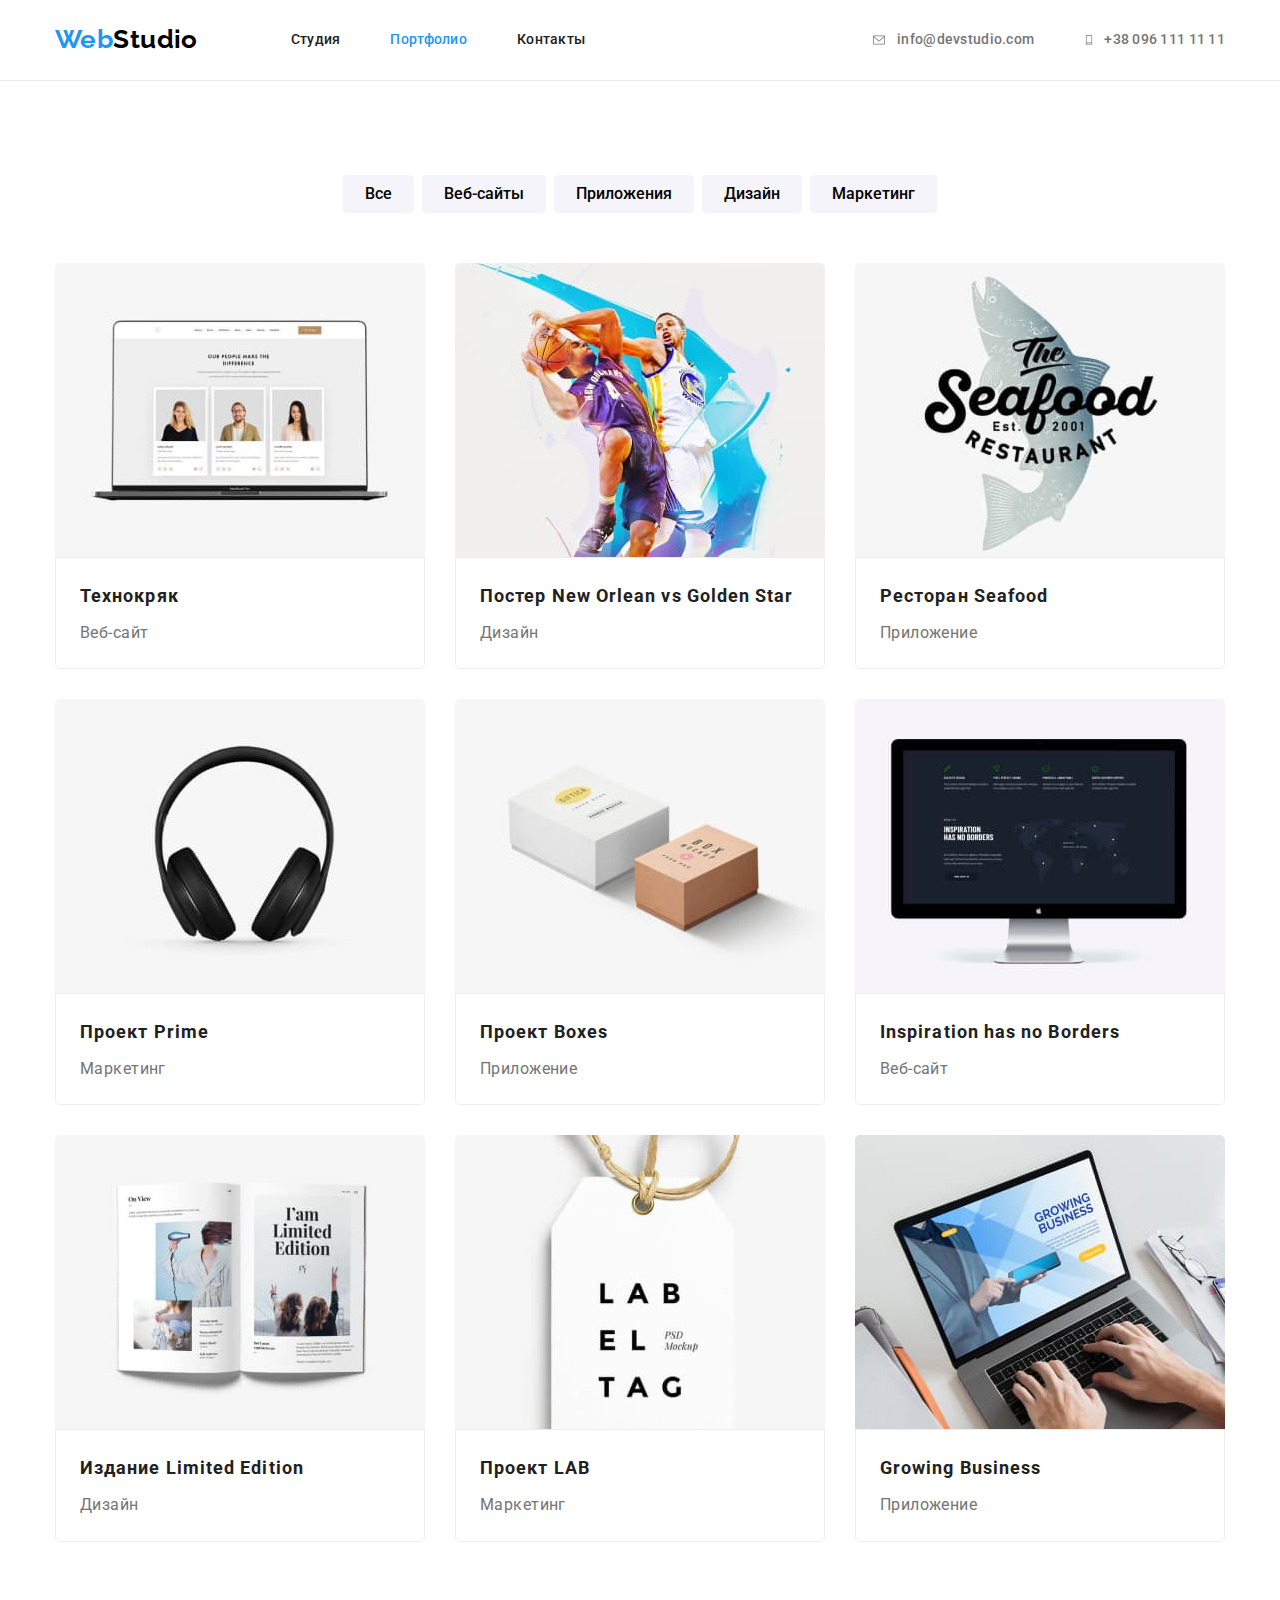
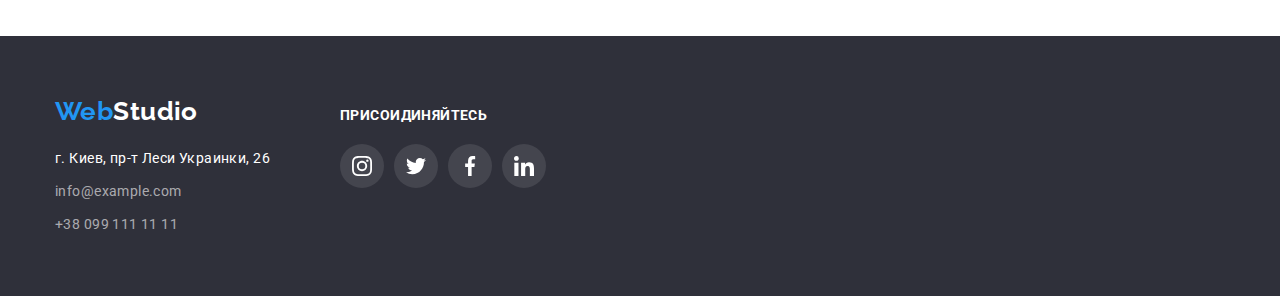
==== portfolio.html @ eab9b7a7 "перенесено файлы с 3 работы" ====
<!DOCTYPE html>
<html lang="en">
  <head>
    <meta charset="UTF-8" />
    <meta name="viewport" content="width=device-width, initial-scale=1.0" />
    <title>Portfolio</title>
    <link
      href="https://fonts.googleapis.com/css2?family=Raleway:wght@700&family=Roboto:wght@400;500;700;900&display=swap"
      rel="stylesheet"
    />
    <link rel="stylesheet" href="./css/normalize.css" />
    <link rel="stylesheet" href="./css/styles.css" />
  </head>

  <body>
    <header>
      <div class="container main-nav">
        <nav class="main-nav">
          <a class="logo link" href="index.html"
            >Web<span class="studio">Studio</span></a
          >
          <ul class="site-nav list">
            <li class="item"><a class="link" href="index.html">Студия</a></li>
            <li class="item">
              <a class="current link" href="portfolio.html">Портфолио</a>
            </li>
            <li class="item"><a class="link" href="">Контакты</a></li>
          </ul>
        </nav>
        <ul class="site-nav list contacts">
          <li class="item">
            <a class="link" href="mailto:info@devstudio.com">
              <svg class="icon" width="16" height="12">
                <use href="./images/symbol-defs.svg#icon-envelope"></use></svg
              >info@devstudio.com</a
            >
          </li>
          <li class="item">
            <a class="link" href="tel:+380961111111">
              <svg class="icon" width="10" height="16">
                <use href="./images/symbol-defs.svg#icon-smartphone"></use></svg
              >+38 096 111 11 11</a
            >
          </li>
        </ul>
      </div>
    </header>
    <main class="main-content">
      <div class="container section">
        <h1 class="hidden">Фильтры</h1>

        <ul class="list buttons">
          <li class="btn"><button type="button">Все</button></li>
          <li class="btn"><button type="button">Веб-сайты</button></li>
          <li class="btn"><button type="button">Приложения</button></li>
          <li class="btn"><button type="button">Дизайн</button></li>
          <li class="btn"><button type="button">Маркетинг</button></li>
        </ul>

        <section class="projects">
          <h2 class="hidden">Проекты</h2>
          <ul class="list">
            <li class="box">
              <a class="link" href="">
                <img src="./images/image.jpg" alt="" width="370" />
                <div class="box-caption">
                  <h3 class="projects-title">Технокряк</h3>
                  <p class="paragraph">Веб-сайт</p>
                </div>
              </a>
            </li>
            <li class="box">
              <a class="link" href="">
                <img src="./images/image1.jpg" alt="" width="370" />
                <div class="box-caption">
                  <h3 class="projects-title">
                    Постер New Orlean vs Golden Star
                  </h3>
                  <p class="paragraph">Дизайн</p>
                </div>
              </a>
            </li>
            <li class="box">
              <a class="link" href="">
                <img src="./images/image2.jpg" alt="" width="370" />
                <div class="box-caption">
                  <h3 class="projects-title">Ресторан Seafood</h3>
                  <p class="paragraph">Приложение</p>
                </div>
              </a>
            </li>
            <li class="box">
              <a class="link" href="">
                <img src="./images/image3.jpg" alt="" width="370" />
                <div class="box-caption">
                  <h3 class="projects-title">Проект Prime</h3>
                  <p class="paragraph">Маркетинг</p>
                </div>
              </a>
            </li>
            <li class="box">
              <a class="link" href="">
                <img src="./images/image4.jpg" alt="" width="370" />
                <div class="box-caption">
                  <h3 class="projects-title">Проект Boxes</h3>
                  <p class="paragraph">Приложение</p>
                </div>
              </a>
            </li>
            <li class="box">
              <a class="link" href="">
                <img src="./images/image5.jpg" alt="" width="370" />
                <div class="box-caption">
                  <h3 class="projects-title">Inspiration has no Borders</h3>
                  <p class="paragraph">Веб-сайт</p>
                </div>
              </a>
            </li>
            <li class="box">
              <a class="link" href="">
                <img src="./images/image6.jpg" alt="" width="370" />
                <div class="box-caption">
                  <h3 class="projects-title">Издание Limited Edition</h3>
                  <p class="paragraph">Дизайн</p>
                </div>
              </a>
            </li>
            <li class="box">
              <a class="link" href="">
                <img src="./images/image7.jpg" alt="" width="370" />
                <div class="box-caption">
                  <h3 class="projects-title">Проект LAB</h3>
                  <p class="paragraph">Маркетинг</p>
                </div>
              </a>
            </li>
            <li class="box">
              <a class="link" href="">
                <img src="./images/image8.jpg" alt="" width="370" />
                <div class="box-caption">
                  <h3 class="projects-title">Growing Business</h3>
                  <p class="paragraph">Приложение</p>
                </div>
              </a>
            </li>
          </ul>
        </section>
      </div>
    </main>
    <footer class="page-footer">
      <div class="container footer">
        <div>
          <a class="logo link" href="./index.html"
            >Web<span class="studio-white">Studio</span></a
          >
          <address>
            <p class="location">г. Киев, пр-т Леси Украинки, 26</p>
            <ul class="list list-colum">
              <li class="contact-item">
                <a class="footer-contacts link" href="mailto:info@example.com"
                  >info@example.com</a
                >
              </li>
              <li class="contact-item">
                <a class="footer-contacts link" href="tel:+380991111111"
                  >+38 099 111 11 11</a
                >
              </li>
            </ul>
          </address>
        </div>
        <div class="join">
          <b>Присоидиняйтесь</b>
          <ul class="list">
            <li class="item-icon">
              <a class="link-icon link-icon-2 link" href="">
                <svg width="20" height="20">
                  <use href="./images/symbol-defs.svg#icon-instagram"></use>
                </svg>
              </a>
            </li>
            <li class="item-icon">
              <a class="link-icon link-icon-2 link" href="">
                <svg width="20" height="20">
                  <use href="./images/symbol-defs.svg#icon-twitter"></use>
                </svg>
              </a>
            </li>
            <li class="item-icon">
              <a class="link-icon link-icon-2 link" href="">
                <svg width="20" height="20">
                  <use href="./images/symbol-defs.svg#icon-facebook"></use>
                </svg>
              </a>
            </li>
            <li class="item-icon">
              <a class="link-icon link-icon-2 link" href="">
                <svg width="20" height="20">
                  <use href="./images/symbol-defs.svg#icon-linkedin"></use>
                </svg>
              </a>
            </li>
          </ul>
        </div>
      </div>
    </footer>
  </body>
</html>
---- css/styles.css ----
/* цвет заголовков #212121; */
/* цвет текста #757575; */
/* акцент  #2196F3; */
/* белий #FFFFFF; */
/* серий бекграунд #2F303A; */
/* бекграунд мейна #E5E5E5; */
/* бекграунд команди #F5F4FA; */
/* контакти color: rgba(255, 255, 255, 0.6); */
:root {
  --title-color: #212121;
  --text-color: #757575;
  --accent-color: #2196f3;
  --white: #ffffff;
  --black: #000000;
  --backgroud-gray: #2f303a;
  --background-main-color: #e5e5e5;
  --baclground-team: #f5f4fa;
  --contacts-color: rgba(255, 255, 255, 0.6);
}

body {
  color: #212121;
  font-family: Roboto;
  letter-spacing: 0.03em;
  font-size: 14px;
  font-style: normal;
  font-weight: 400;
}
.main-content {
  background-color: var(--white);
}
.link {
  text-decoration: none;
}

.list {
  padding: 0;
  margin: 0;
  list-style: none;
  display: flex;
  flex-wrap: wrap;
}

.container {
  width: 1200px;
  margin-left: auto;
  margin-right: auto;
  /* outline: 2px solid tomato; */
  padding-right: 15px;
  padding-left: 15px;
}

.section {
  padding-top: 94px;
  padding-bottom: 94px;
}
/* header */
header {
  background-color: var(--white);
  border-bottom: 1px solid#ECECEC;
}

.main-nav {
  display: flex;
  align-items: center;
}

.logo {
  display: block;
  font-family: Raleway;
  font-style: normal;
  color: var(--accent-color);
  font-weight: 700;
  font-size: 26px;
  line-height: 1.2;
}

.studio {
  color: var(--black);
}

.site-nav {
  margin-left: 93px;
}

.site-nav .item:not(:last-child) {
  margin-right: 50px;
}

.site-nav .link {
  display: block;
  padding-top: 32px;
  padding-bottom: 32px;

  color: var(--title-color);
  font-weight: 500;
  line-height: 1.14;
  letter-spacing: 0.02em;
}

.link.current {
  color: var(--accent-color);
}

.site-nav .link:hover,
.site-nav .link:focus,
.footer-contacts:hover,
.footer-contacts:focus {
  color: var(--accent-color);
}
.contacts .link {
  color: var(--text-color);
  display: flex;
  align-items: center;
}
.contacts {
  margin-left: auto;
}
.contacts .link:hover,
.contacts .link:focus {
  fill: var(--accent-color);
}
.icon {
  margin-right: 10px;
  fill: currentColor;
}

/* hero */

.hero {
  display: flex;
  flex-direction: column;
  justify-content: center;
  align-items: center;
  max-width: 1600px;
  height: 600px;
  margin-left: auto;
  margin-right: auto;
  background-color: var(--backgroud-gray);
  color: var(--white);
  text-align: center;
  background-image: linear-gradient(
      to right,
      rgba(47, 48, 58, 0.4),
      rgba(47, 48, 58, 0.4)
    ),
    url(../images/overley.jpg);
  background-position: center;
  background-repeat: no-repeat;
  background-size: cover;
}

.hero-title {
  margin-top: 0;
  margin-bottom: 30px;
  margin-left: auto;
  margin-right: auto;
  max-width: 700px;
  font-weight: 900;
  font-size: 44px;
  line-height: 1.4;
  letter-spacing: 0.06em;
  text-transform: uppercase;
}
.button {
  display: inline-block;
  border-radius: 4px;
  padding: 10px 32px;
  min-width: 200px;
  color: var(--white);
  background-color: var(--accent-color);
  font-weight: 700;
  font-size: 16px;
  line-height: 1.9;
  letter-spacing: 0.06em;
}

/* features */
.hidden {
  visibility: hidden;
  font-size: 0;
  margin-bottom: 0;
  margin-top: 0;
}

.features .subtitle {
  font-weight: 700;
  line-height: 1.14;
  text-transform: uppercase;
  margin-bottom: 10px;
  margin-top: 0;
}
.features .paragraph {
  line-height: 1.7;
  color: var(--text-color);
  margin-top: 0;
  margin-bottom: 0;
}
.features .item {
  width: calc((100% - 90px) / 4);
}

.features .item:not(:last-child) {
  margin-right: 30px;
}
.frame {
  display: flex;
  justify-content: center;
  align-items: center;
  background-color: var(--baclground-team);
  border-radius: 4px;
  width: 270px;
  height: 120px;
  margin-bottom: 20px;
}

/* what we do */

.title {
  margin-bottom: 50px;
  margin-top: 0;
  font-weight: 700;
  font-size: 36px;
  line-height: 1.2;
  text-align: center;
}
.activity .item {
  width: calc((100% - 60px) / 3);
  margin-right: 30px;
}
.activity .item:nth-child(3n) {
  margin-right: 0;
}
/* team */
.team {
  background-color: var(--baclground-team);
  padding-top: 94px;
  padding-bottom: 94px;
  text-align: center;
}

.team .box {
  width: calc((100% - 90px) / 4);
  box-shadow: 0px 1px 3px rgba(0, 0, 0, 0.12), 0px 1px 1px rgba(0, 0, 0, 0.14),
    0px 2px 1px rgba(0, 0, 0, 0.2);
  border-radius: 0px 0px 4px 4px;
}
.team .subtitle {
  font-weight: 500;
  font-size: 16px;
  line-height: 1.2;
  margin-top: 0;
  margin-bottom: 10px;
}
.team .paragraph {
  font-size: 16px;
  line-height: 1.2;
  color: var(--text-color);
  margin-top: 0;
  margin-bottom: 16px;
}
.team .box:nth-child(4n) {
  margin-right: 0;
}

.box-footer {
  padding-top: 30px;
  padding-bottom: 30px;
}

/* links to social networks */

.link-icon {
  display: flex;
  justify-content: center;
  align-items: center;
  border-radius: 50%;
  width: 44px;
  height: 44px;
  fill: #afb1b8;
}
.link-icon:hover,
.link-icon:focus {
  background-color: var(--accent-color);
  fill: white;
}

.list-icon {
  justify-content: center;
}
/* clients */
.item-logo {
  margin-right: 30px;
}

.item-logo:nth-child(6n) {
  margin-right: 0;
}
.logo-link {
  display: flex;
  justify-content: center;
  align-items: center;
  width: 170px;
  height: 90px;
  border-radius: 4px;
  border: 1px solid #afb1b8;
  fill: #afb1b8;
}

.item-logo .logo-link:hover,
.item-logo .logo-link:focus {
  fill: var(--accent-color);
  border-color: var(--accent-color);
}

/* footer */
.page-footer {
  padding-top: 60px;
  padding-bottom: 60px;
  background-color: var(--backgroud-gray);
}
.studio-white {
  color: var(--white);
}

.list-colum {
  flex-direction: column;
}
address {
  color: var(--white);
  line-height: 1.7;
  font-style: normal;
}
address .location {
  margin-top: 20px;
  margin-bottom: 9px;
}

.footer-contacts {
  color: var(--contacts-color);
}
.contact-item {
  margin-bottom: 9px;
}

.contact-item:last-child {
  margin-bottom: 0;
}

.footer {
  display: flex;
  align-items: baseline;
}
b {
  font-weight: 700;
  line-height: 1.14;
  text-transform: uppercase;
  color: var(--white);
}
.link-icon-2 {
  border-radius: 50%;
  width: 44px;
  height: 44px;
  fill: var(--white);
  background-color: rgba(255, 255, 255, 0.1);
}
.item-icon {
  margin-right: 10px;
}
.item-icon:last-child {
  margin-right: 0;
}
.join .list {
  margin-top: 20px;
}
.join {
  margin-left: 70px;
}
/* portfolio */

button {
  padding: 6px 22px;
  font-weight: 500;
  font-size: 16px;
  line-height: 1.6;
  text-align: center;
  background-color: var(--baclground-team);
  border: 0;
  border-radius: 4px;
  cursor: pointer;
}
button:hover,
button:focus {
  color: var(--white);
  background-color: var(--accent-color);
  box-shadow: 0px 3px 1px rgba(0, 0, 0, 0.1), 0px 1px 2px rgba(0, 0, 0, 0.08),
    0px 2px 2px rgba(0, 0, 0, 0.12);
}

.btn {
  margin-right: 8px;
}

.btn:last-child {
  margin-right: 0;
}
/* .buttons {
  padding-bottom: 50px;
} */

.buttons {
  justify-content: center;
  margin-bottom: 50px;
}

.projects {
  display: flex;
  flex-wrap: wrap;
}

.projects-title {
  font-weight: 700;
  font-size: 18px;
  line-height: 2;
  color: var(--title-color);
  letter-spacing: 0.06em;
  margin-top: 0;
  margin-bottom: 4px;
}
.projects .paragraph {
  font-size: 16px;
  line-height: 1.9;
  color: var(--text-color);
  margin-bottom: 0;
  margin-top: 0;
}

.box {
  background-color: var(--white);
  margin-right: 30px;
}
.projects .box:nth-child(3n) {
  margin-right: 0;
}

.projects .box {
  width: calc((100% - 60px) / 3);
  margin-bottom: 30px;
  border-top-left-radius: 5px;
  border-top-right-radius: 5px;
  overflow: hidden;
}
.projects .box:nth-last-child(-n + 3) {
  margin-bottom: 0;
}
.projects .box:hover {
  box-shadow: 0px 1px 3px rgba(0, 0, 0, 0.12), 0px 1px 1px rgba(0, 0, 0, 0.14),
    0px 2px 1px rgba(0, 0, 0, 0.2);
}
.box-caption {
  padding: 20px 24px;
  border: 1px solid #eeeeee;
  box-sizing: border-box;
  border-bottom-left-radius: 5px;
  border-bottom-right-radius: 5px;
}
.box img {
  display: block;
  max-width: 100%;
  height: auto;
}
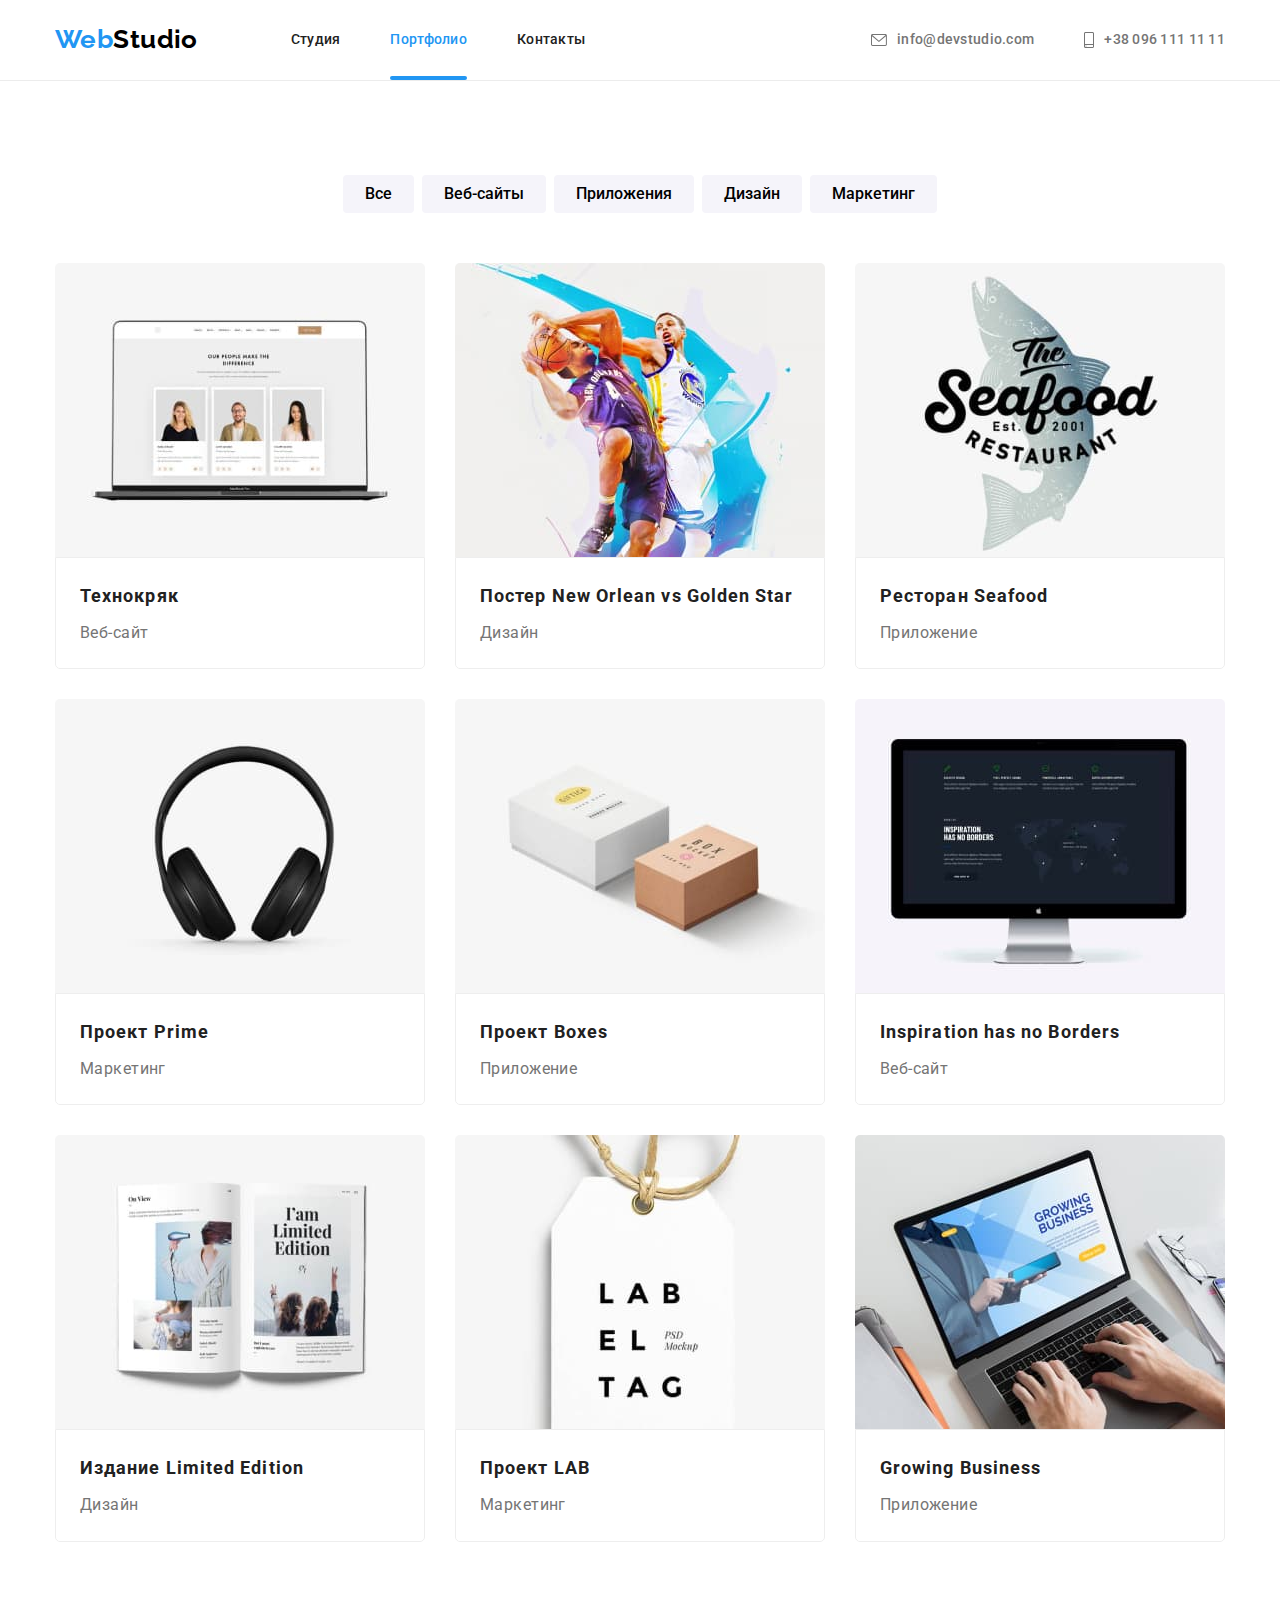
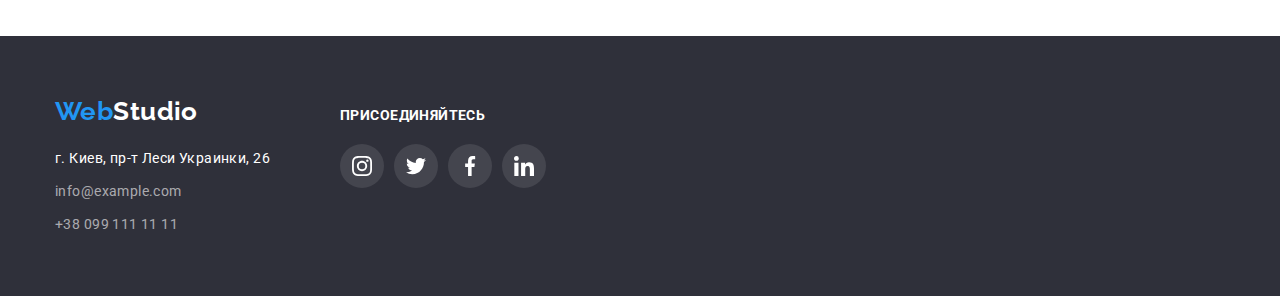
==== commit 0f23f250: "изменения на главной странице" ====
--- a/portfolio.html
+++ b/portfolio.html
@@ -20,7 +20,9 @@
             >Web<span class="studio">Studio</span></a
           >
           <ul class="site-nav list">
-            <li class="item"><a class="link" href="index.html">Студия</a></li>
+            <li class="item">
+              <a class="link" href="index.html">Студия</a>
+            </li>
             <li class="item">
               <a class="current link" href="portfolio.html">Портфолио</a>
             </li>
@@ -31,14 +33,14 @@
           <li class="item">
             <a class="link" href="mailto:info@devstudio.com">
               <svg class="icon" width="16" height="12">
-                <use href="./images/symbol-defs.svg#icon-envelope"></use></svg
+                <use href="./images/sprite.svg#icon-envelope"></use></svg
               >info@devstudio.com</a
             >
           </li>
           <li class="item">
             <a class="link" href="tel:+380961111111">
               <svg class="icon" width="10" height="16">
-                <use href="./images/symbol-defs.svg#icon-smartphone"></use></svg
+                <use href="./images/sprite.svg#icon-smartphone"></use></svg
               >+38 096 111 11 11</a
             >
           </li>
@@ -50,11 +52,19 @@
         <h1 class="hidden">Фильтры</h1>
 
         <ul class="list buttons">
-          <li class="btn"><button type="button">Все</button></li>
-          <li class="btn"><button type="button">Веб-сайты</button></li>
-          <li class="btn"><button type="button">Приложения</button></li>
-          <li class="btn"><button type="button">Дизайн</button></li>
-          <li class="btn"><button type="button">Маркетинг</button></li>
+          <li class="btn"><button class="butt" type="button">Все</button></li>
+          <li class="btn">
+            <button class="butt" type="button">Веб-сайты</button>
+          </li>
+          <li class="btn">
+            <button class="butt" type="button">Приложения</button>
+          </li>
+          <li class="btn">
+            <button class="butt" type="button">Дизайн</button>
+          </li>
+          <li class="btn">
+            <button class="butt" type="button">Маркетинг</button>
+          </li>
         </ul>
 
         <section class="projects">
@@ -170,33 +180,33 @@
           </address>
         </div>
         <div class="join">
-          <b>Присоидиняйтесь</b>
+          <b>Присоединяйтесь</b>
           <ul class="list">
             <li class="item-icon">
               <a class="link-icon link-icon-2 link" href="">
                 <svg width="20" height="20">
-                  <use href="./images/symbol-defs.svg#icon-instagram"></use>
-                </svg>
-              </a>
-            </li>
-            <li class="item-icon">
-              <a class="link-icon link-icon-2 link" href="">
-                <svg width="20" height="20">
-                  <use href="./images/symbol-defs.svg#icon-twitter"></use>
-                </svg>
-              </a>
-            </li>
-            <li class="item-icon">
-              <a class="link-icon link-icon-2 link" href="">
-                <svg width="20" height="20">
-                  <use href="./images/symbol-defs.svg#icon-facebook"></use>
-                </svg>
-              </a>
-            </li>
-            <li class="item-icon">
-              <a class="link-icon link-icon-2 link" href="">
-                <svg width="20" height="20">
-                  <use href="./images/symbol-defs.svg#icon-linkedin"></use>
+                  <use href="./images/sprite.svg#icon-instagram"></use>
+                </svg>
+              </a>
+            </li>
+            <li class="item-icon">
+              <a class="link-icon link-icon-2 link" href="">
+                <svg width="20" height="20">
+                  <use href="./images/sprite.svg#icon-twitter"></use>
+                </svg>
+              </a>
+            </li>
+            <li class="item-icon">
+              <a class="link-icon link-icon-2 link" href="">
+                <svg width="20" height="20">
+                  <use href="./images/sprite.svg#icon-facebook"></use>
+                </svg>
+              </a>
+            </li>
+            <li class="item-icon">
+              <a class="link-icon link-icon-2 link" href="">
+                <svg width="20" height="20">
+                  <use href="./images/sprite.svg#icon-linkedin"></use>
                 </svg>
               </a>
             </li>
--- a/css/styles.css
+++ b/css/styles.css
@@ -26,6 +26,10 @@
   font-style: normal;
   font-weight: 400;
 }
+/* header {
+  position: fixed;
+  width: 100%;
+} */
 .main-content {
   background-color: var(--white);
 }
@@ -91,15 +95,33 @@
   display: block;
   padding-top: 32px;
   padding-bottom: 32px;
+  position: relative;
 
   color: var(--title-color);
   font-weight: 500;
   line-height: 1.14;
   letter-spacing: 0.02em;
+
+  /* transition-property: color;
+  transition-duration: 250ms;
+  transition-timing-function: cubic-bezier(0.4, 0, 0.2, 1); */
+  transition: color 250ms cubic-bezier(0.4, 0, 0.2, 1);
 }
 
 .link.current {
   color: var(--accent-color);
+}
+
+.current::after {
+  display: inline-block;
+  position: absolute;
+  bottom: 0;
+  left: 0;
+  content: '';
+  width: 100%;
+  height: 4px;
+  background-color: var(--accent-color);
+  border-radius: 2px;
 }
 
 .site-nav .link:hover,
@@ -173,6 +195,7 @@
   font-size: 16px;
   line-height: 1.9;
   letter-spacing: 0.06em;
+  cursor: pointer;
 }
 
 /* features */
@@ -227,9 +250,37 @@
 .activity .item {
   width: calc((100% - 60px) / 3);
   margin-right: 30px;
+  position: relative;
 }
 .activity .item:nth-child(3n) {
   margin-right: 0;
+}
+
+/* .activity .item::before {
+  display: inline-block;
+  position: absolute;
+  content: '';
+  bottom: 0;
+  width: 100%;
+  height: 70px;
+  background-color: rgba(47, 48, 58, 0.8);
+} */
+
+.activity-title {
+  position: absolute;
+  bottom: 0;
+  width: 100%;
+  height: 70px;
+  display: flex;
+  justify-content: center;
+  align-items: center;
+  margin: 0;
+  background-color: rgba(47, 48, 58, 0.8);
+  color: var(--white);
+  font-weight: 700;
+  font-size: 14px;
+  line-height: 1.14;
+  text-transform: uppercase;
 }
 /* team */
 .team {
@@ -298,13 +349,15 @@
 }
 .logo-link {
   display: flex;
-  justify-content: center;
-  align-items: center;
+  align-items: center;
+  justify-content: center;
   width: 170px;
   height: 90px;
   border-radius: 4px;
   border: 1px solid #afb1b8;
   fill: #afb1b8;
+  padding: 0;
+  margin: 0;
 }
 
 .item-logo .logo-link:hover,
@@ -378,7 +431,7 @@
 }
 /* portfolio */
 
-button {
+.butt {
   padding: 6px 22px;
   font-weight: 500;
   font-size: 16px;
@@ -389,8 +442,8 @@
   border-radius: 4px;
   cursor: pointer;
 }
-button:hover,
-button:focus {
+.butt:hover,
+.butt:focus {
   color: var(--white);
   background-color: var(--accent-color);
   box-shadow: 0px 3px 1px rgba(0, 0, 0, 0.1), 0px 1px 2px rgba(0, 0, 0, 0.08),
@@ -464,8 +517,46 @@
   border-bottom-left-radius: 5px;
   border-bottom-right-radius: 5px;
 }
-.box img {
+img {
   display: block;
   max-width: 100%;
   height: auto;
 }
+
+/* backdrop */
+
+.backdrop {
+  position: fixed;
+  top: 0;
+  left: 0;
+  width: 100%;
+  height: 100%;
+  background-color: rgba(0, 0, 0, 0.2);
+}
+
+.is-hidden {
+  opacity: 0;
+  pointer-events: none;
+}
+.modal {
+  position: absolute;
+  top: 50%;
+  left: 50%;
+  transform: translate(-50%, -50%);
+
+  width: 528px;
+  height: 581px;
+  background-color: var(--white);
+}
+
+.modal-button {
+  position: absolute;
+  top: 8px;
+  right: 8px;
+  width: 30px;
+  height: 30px;
+  border: 1px solid rgba(0, 0, 0, 0.1);
+  background-color: #fff;
+  border-radius: 50%;
+  cursor: pointer;
+}
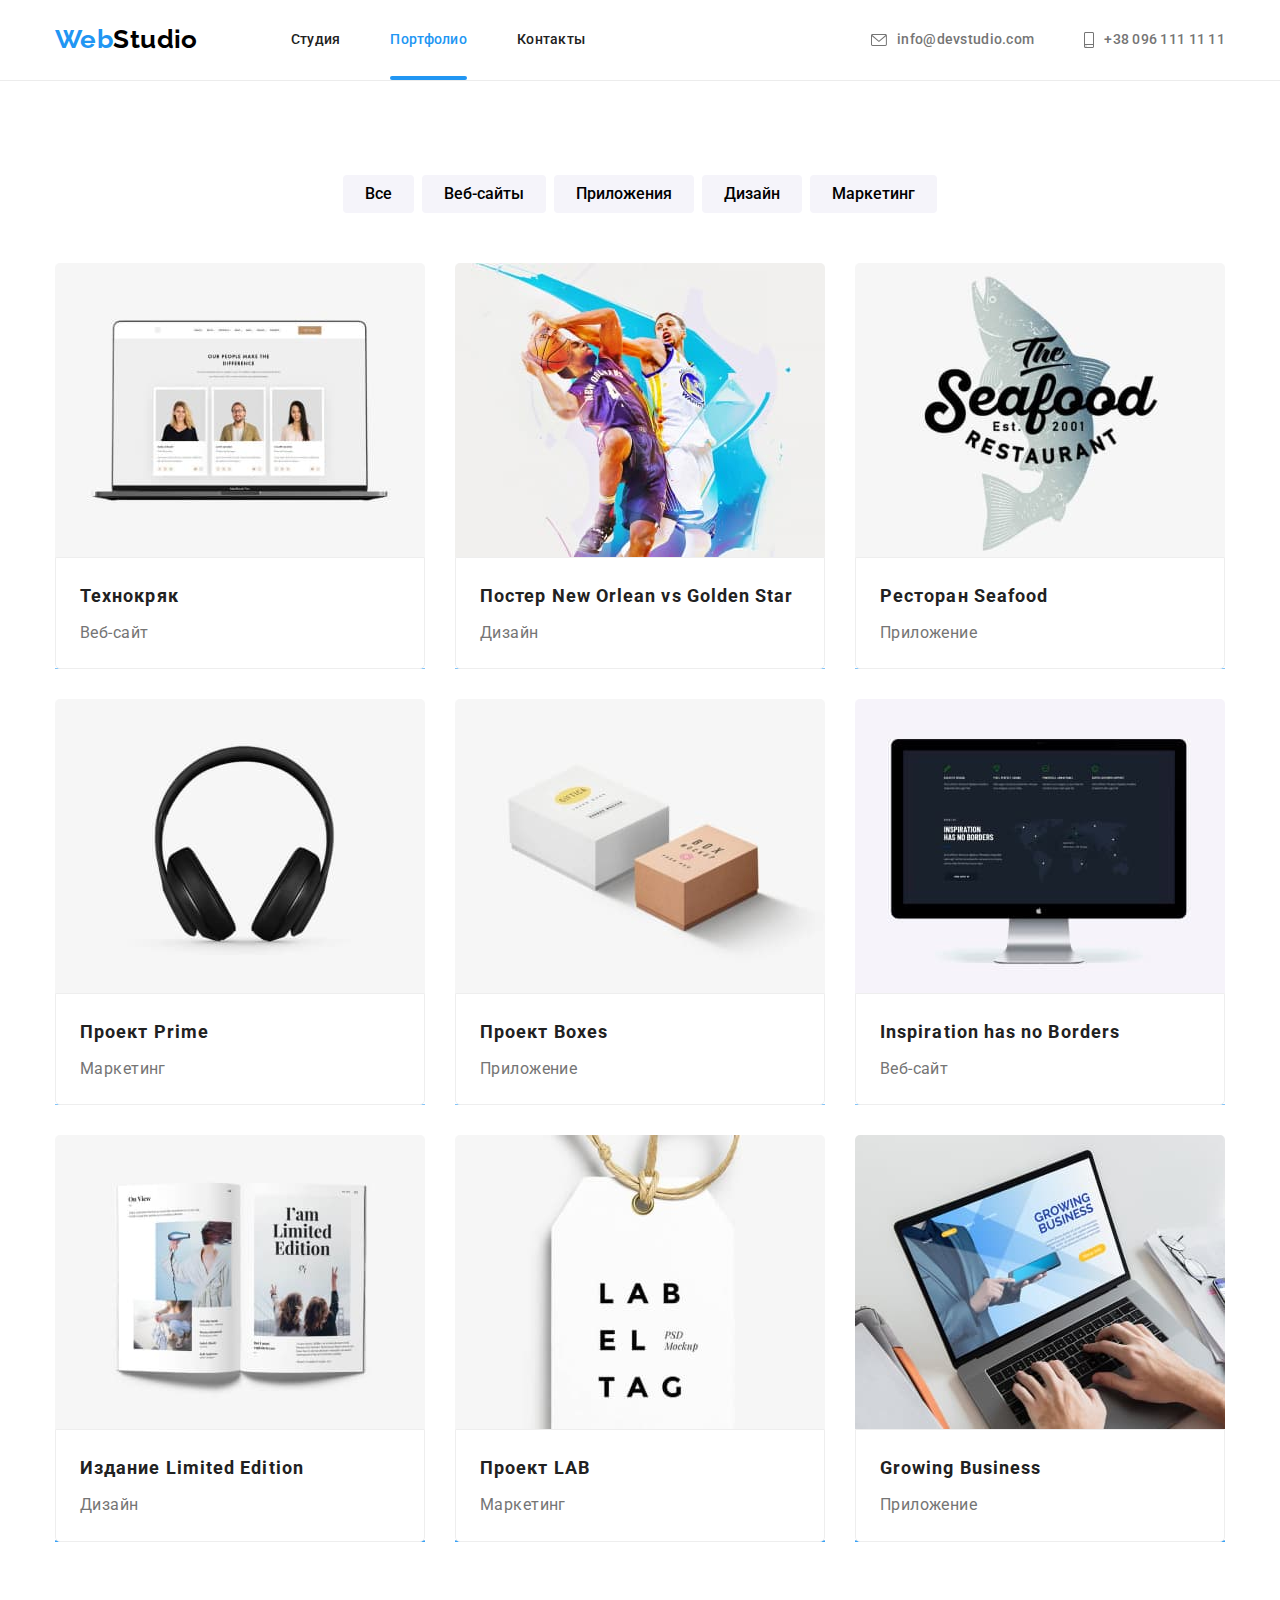
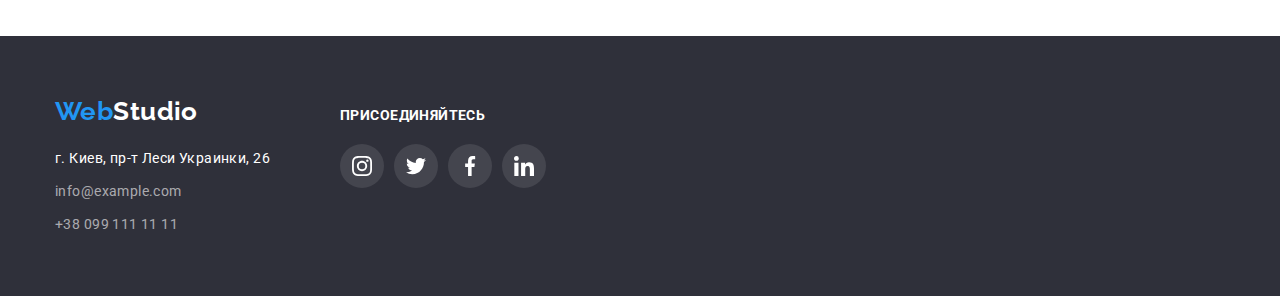
==== commit ec2133a9: "добавлено синий выезжающий оверлей с текстом" ====
--- a/portfolio.html
+++ b/portfolio.html
@@ -77,6 +77,13 @@
                   <h3 class="projects-title">Технокряк</h3>
                   <p class="paragraph">Веб-сайт</p>
                 </div>
+                <div class="overlay">
+                  <p class="overley-text">
+                    Технокряк это современная площадка распространения
+                    коронавируса. Компании используют эту платформу для
+                    цифрового шпионажа и атак на защищённые сервера конкурентов.
+                  </p>
+                </div>
               </a>
             </li>
             <li class="box">
@@ -88,6 +95,13 @@
                   </h3>
                   <p class="paragraph">Дизайн</p>
                 </div>
+                <div class="overlay">
+                  <p class="overley-text">
+                    Технокряк это современная площадка распространения
+                    коронавируса. Компании используют эту платформу для
+                    цифрового шпионажа и атак на защищённые сервера конкурентов.
+                  </p>
+                </div>
               </a>
             </li>
             <li class="box">
@@ -97,6 +111,13 @@
                   <h3 class="projects-title">Ресторан Seafood</h3>
                   <p class="paragraph">Приложение</p>
                 </div>
+                <div class="overlay">
+                  <p class="overley-text">
+                    Технокряк это современная площадка распространения
+                    коронавируса. Компании используют эту платформу для
+                    цифрового шпионажа и атак на защищённые сервера конкурентов.
+                  </p>
+                </div>
               </a>
             </li>
             <li class="box">
@@ -106,6 +127,13 @@
                   <h3 class="projects-title">Проект Prime</h3>
                   <p class="paragraph">Маркетинг</p>
                 </div>
+                <div class="overlay">
+                  <p class="overley-text">
+                    Технокряк это современная площадка распространения
+                    коронавируса. Компании используют эту платформу для
+                    цифрового шпионажа и атак на защищённые сервера конкурентов.
+                  </p>
+                </div>
               </a>
             </li>
             <li class="box">
@@ -115,6 +143,13 @@
                   <h3 class="projects-title">Проект Boxes</h3>
                   <p class="paragraph">Приложение</p>
                 </div>
+                <div class="overlay">
+                  <p class="overley-text">
+                    Технокряк это современная площадка распространения
+                    коронавируса. Компании используют эту платформу для
+                    цифрового шпионажа и атак на защищённые сервера конкурентов.
+                  </p>
+                </div>
               </a>
             </li>
             <li class="box">
@@ -124,6 +159,13 @@
                   <h3 class="projects-title">Inspiration has no Borders</h3>
                   <p class="paragraph">Веб-сайт</p>
                 </div>
+                <div class="overlay">
+                  <p class="overley-text">
+                    Технокряк это современная площадка распространения
+                    коронавируса. Компании используют эту платформу для
+                    цифрового шпионажа и атак на защищённые сервера конкурентов.
+                  </p>
+                </div>
               </a>
             </li>
             <li class="box">
@@ -133,6 +175,13 @@
                   <h3 class="projects-title">Издание Limited Edition</h3>
                   <p class="paragraph">Дизайн</p>
                 </div>
+                <div class="overlay">
+                  <p class="overley-text">
+                    Технокряк это современная площадка распространения
+                    коронавируса. Компании используют эту платформу для
+                    цифрового шпионажа и атак на защищённые сервера конкурентов.
+                  </p>
+                </div>
               </a>
             </li>
             <li class="box">
@@ -142,6 +191,13 @@
                   <h3 class="projects-title">Проект LAB</h3>
                   <p class="paragraph">Маркетинг</p>
                 </div>
+                <div class="overlay">
+                  <p class="overley-text">
+                    Технокряк это современная площадка распространения
+                    коронавируса. Компании используют эту платформу для
+                    цифрового шпионажа и атак на защищённые сервера конкурентов.
+                  </p>
+                </div>
               </a>
             </li>
             <li class="box">
@@ -150,6 +206,13 @@
                 <div class="box-caption">
                   <h3 class="projects-title">Growing Business</h3>
                   <p class="paragraph">Приложение</p>
+                </div>
+                <div class="overlay">
+                  <p class="overley-text">
+                    Технокряк это современная площадка распространения
+                    коронавируса. Компании используют эту платформу для
+                    цифрового шпионажа и атак на защищённые сервера конкурентов.
+                  </p>
                 </div>
               </a>
             </li>
--- a/css/styles.css
+++ b/css/styles.css
@@ -26,6 +26,12 @@
   font-style: normal;
   font-weight: 400;
 }
+img {
+  display: block;
+  max-width: 100%;
+  height: auto;
+}
+
 /* header {
   position: fixed;
   width: 100%;
@@ -329,6 +335,8 @@
   width: 44px;
   height: 44px;
   fill: #afb1b8;
+  transition: background-color 250ms cubic-bezier(0.4, 0, 0.2, 1),
+    fill 250ms cubic-bezier(0.4, 0, 0.2, 1);
 }
 .link-icon:hover,
 .link-icon:focus {
@@ -358,6 +366,9 @@
   fill: #afb1b8;
   padding: 0;
   margin: 0;
+
+  transition: border-color 250ms cubic-bezier(0.4, 0, 0.2, 1),
+    fill 250ms cubic-bezier(0.4, 0, 0.2, 1);
 }
 
 .item-logo .logo-link:hover,
@@ -441,6 +452,9 @@
   border: 0;
   border-radius: 4px;
   cursor: pointer;
+  transition: color 250ms cubic-bezier(0.4, 0, 0.2, 1),
+    background-color 250ms cubic-bezier(0.4, 0, 0.2, 1),
+    box-shadow 250ms cubic-bezier(0.4, 0, 0.2, 1);
 }
 .butt:hover,
 .butt:focus {
@@ -497,30 +511,54 @@
 }
 
 .projects .box {
+  position: relative;
   width: calc((100% - 60px) / 3);
   margin-bottom: 30px;
   border-top-left-radius: 5px;
   border-top-right-radius: 5px;
   overflow: hidden;
+  transition: box-shadow 250ms cubic-bezier(0.4, 0, 0.2, 1);
 }
 .projects .box:nth-last-child(-n + 3) {
   margin-bottom: 0;
 }
-.projects .box:hover {
+.projects .box:hover,
+.projects .box:focus {
   box-shadow: 0px 1px 3px rgba(0, 0, 0, 0.12), 0px 1px 1px rgba(0, 0, 0, 0.14),
     0px 2px 1px rgba(0, 0, 0, 0.2);
 }
+.projects .box:hover .overlay,
+.projects .box:hover .overlay {
+  transform: translateY(0);
+}
 .box-caption {
+  position: relative;
   padding: 20px 24px;
   border: 1px solid #eeeeee;
+  background-color: #fff;
   box-sizing: border-box;
   border-bottom-left-radius: 5px;
   border-bottom-right-radius: 5px;
-}
-img {
-  display: block;
-  max-width: 100%;
-  height: auto;
+  overflow: hidden;
+  z-index: 1;
+}
+
+.overlay {
+  position: absolute;
+  top: -1px;
+  width: 100%;
+  height: 100%;
+  background-color: rgba(33, 150, 243, 0.9);
+
+  transform: translateY(100%);
+  transition: transform 250ms cubic-bezier(0.4, 0, 0.2, 1);
+}
+.overley-text {
+  margin: 0;
+  font-size: 18px;
+  line-height: 1.56;
+  color: var(--white);
+  padding: 63px 24px;
 }
 
 /* backdrop */
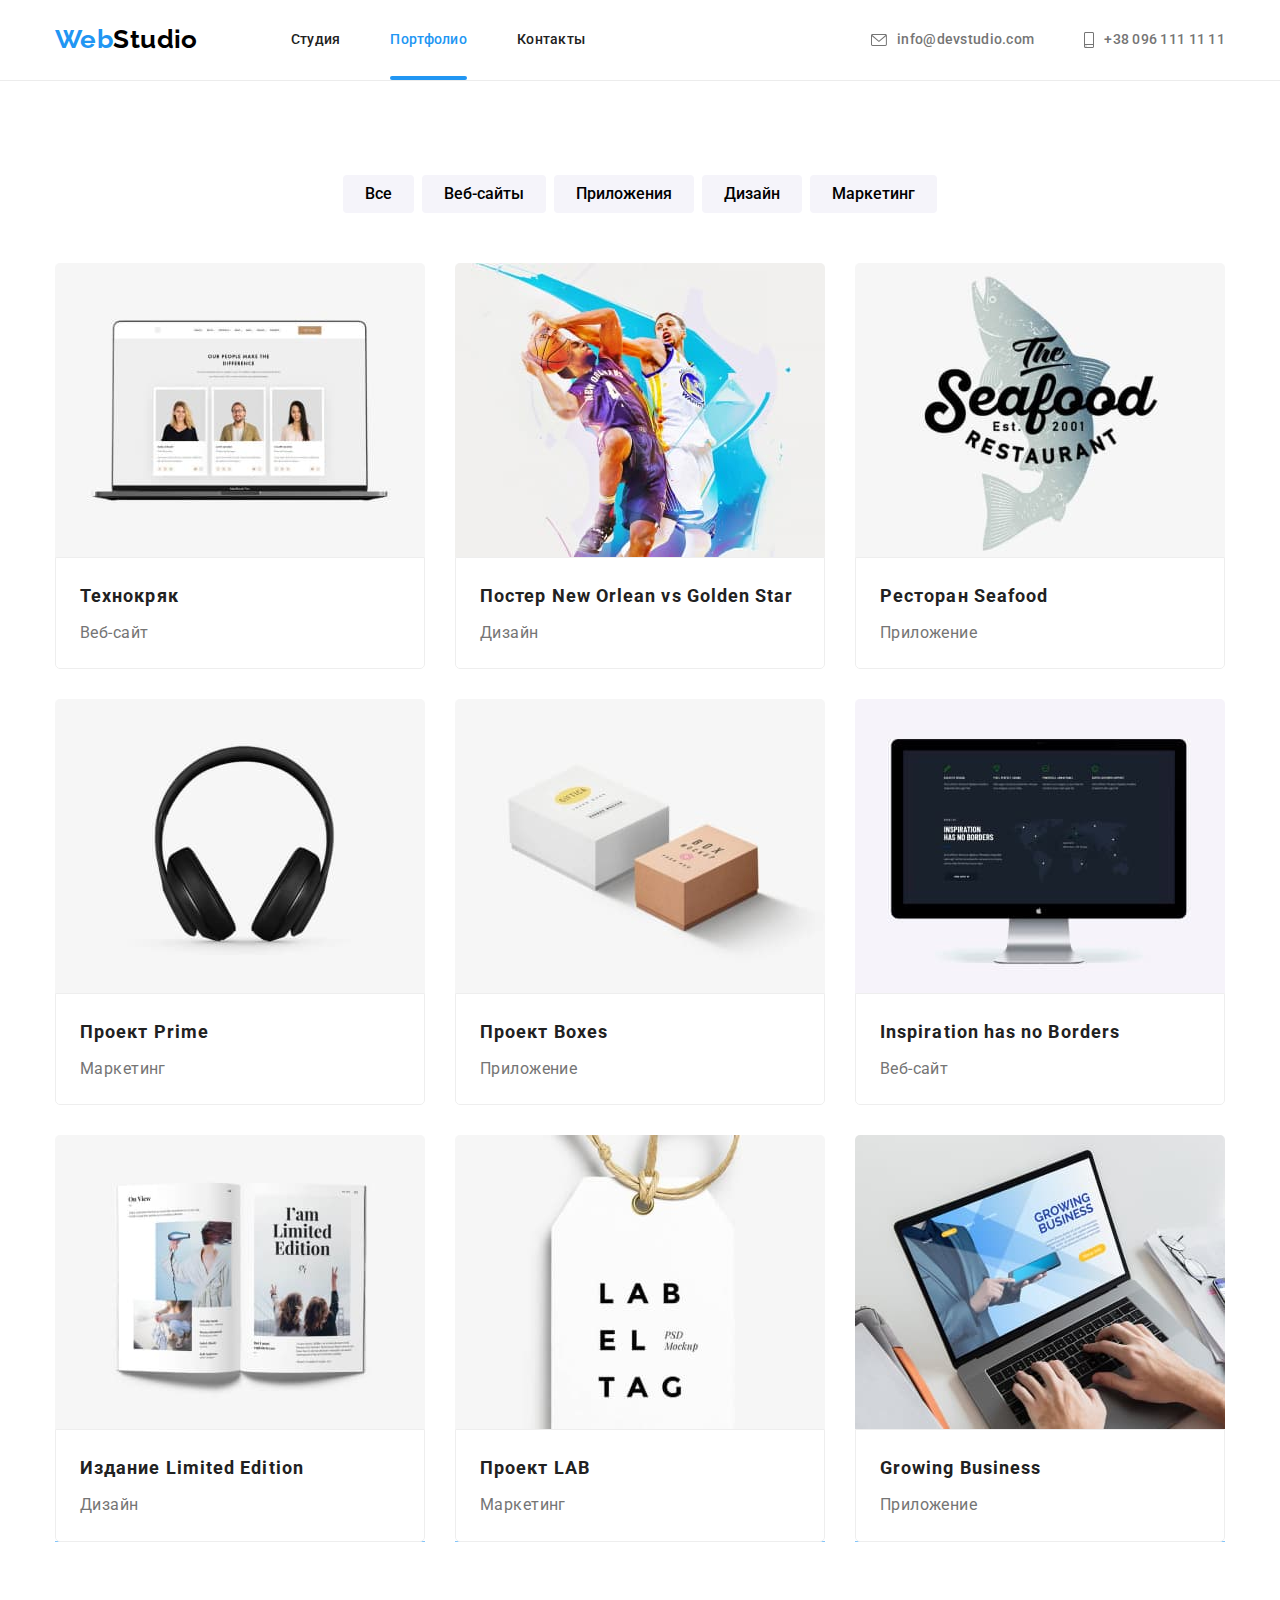
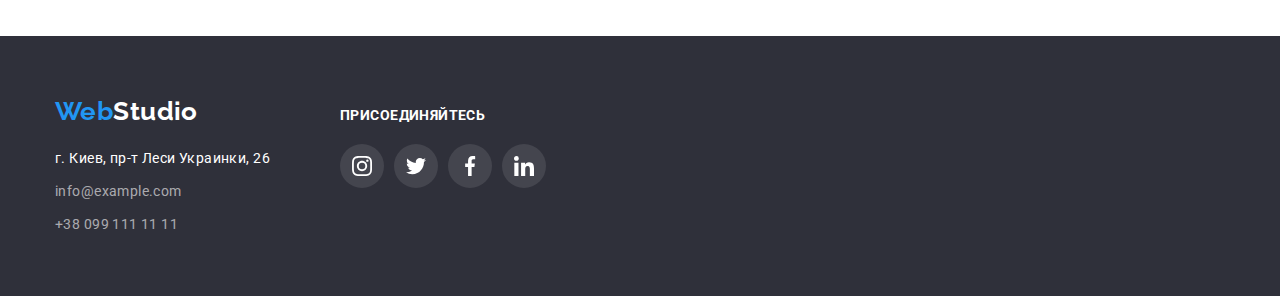
==== commit c355a275: "Правки" ====
--- a/portfolio.html
+++ b/portfolio.html
@@ -71,12 +71,12 @@
           <h2 class="hidden">Проекты</h2>
           <ul class="list">
             <li class="box">
-              <a class="link" href="">
-                <img src="./images/image.jpg" alt="" width="370" />
-                <div class="box-caption">
-                  <h3 class="projects-title">Технокряк</h3>
-                  <p class="paragraph">Веб-сайт</p>
-                </div>
+              <img src="./images/image.jpg" alt="" width="370" />
+              <div class="box-caption">
+                <h3 class="projects-title">Технокряк</h3>
+                <p class="paragraph">Веб-сайт</p>
+              </div>
+              <a class="link" href="">
                 <div class="overlay">
                   <p class="overley-text">
                     Технокряк это современная площадка распространения
--- a/css/styles.css
+++ b/css/styles.css
@@ -528,7 +528,7 @@
     0px 2px 1px rgba(0, 0, 0, 0.2);
 }
 .projects .box:hover .overlay,
-.projects .box:hover .overlay {
+.projects .box:focus .overlay {
   transform: translateY(0);
 }
 .box-caption {
@@ -545,7 +545,7 @@
 
 .overlay {
   position: absolute;
-  top: -1px;
+  top: 0;
   width: 100%;
   height: 100%;
   background-color: rgba(33, 150, 243, 0.9);
@@ -570,21 +570,27 @@
   width: 100%;
   height: 100%;
   background-color: rgba(0, 0, 0, 0.2);
+  opacity: 1;
+  transition: opacity 250ms cubic-bezier(0.4, 0, 0.2, 1);
 }
 
 .is-hidden {
   opacity: 0;
   pointer-events: none;
+}
+.backdrop.is-hidden .modal {
+  transform: translate(-50%, -50%) scale(0.7);
 }
 .modal {
   position: absolute;
   top: 50%;
   left: 50%;
-  transform: translate(-50%, -50%);
-
   width: 528px;
   height: 581px;
   background-color: var(--white);
+
+  transform: translate(-50%, -50%) scale(1);
+  transition: transform 250ms cubic-bezier(0.4, 0, 0.2, 1);
 }
 
 .modal-button {
